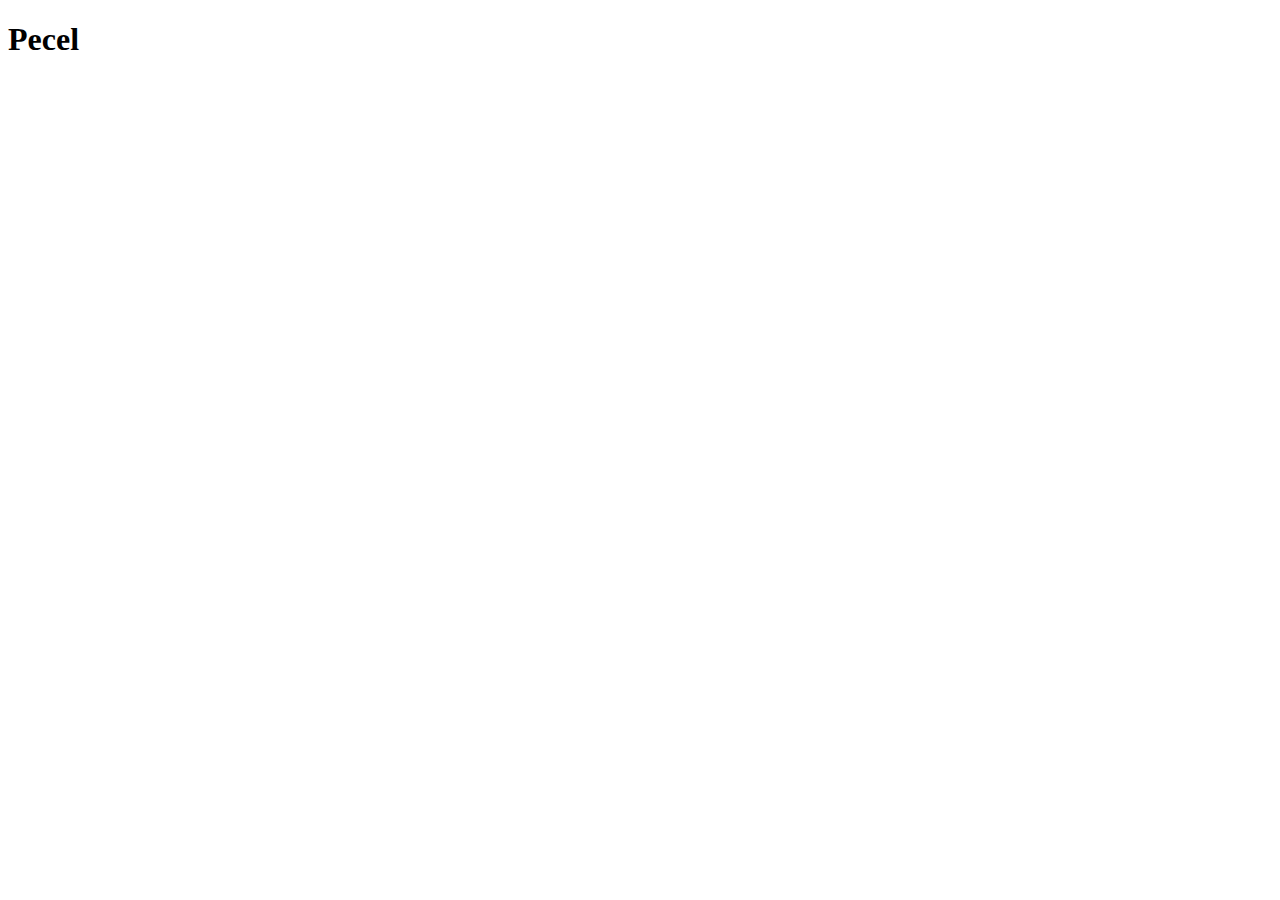
==== recipes/pecel.html @ aa3c50bf "add Heading with the recipe's name in the recipes file" ====
<!DOCTYPE html>
<html lang="en">
<head>
    <meta charset="UTF-8">
    <meta http-equiv="X-UA-Compatible" content="IE=edge">
    <meta name="viewport" content="width=device-width, initial-scale=1.0">
    <title>Pecel</title>
</head>
<body>
    <h1>Pecel</h1>
</body>
</html>
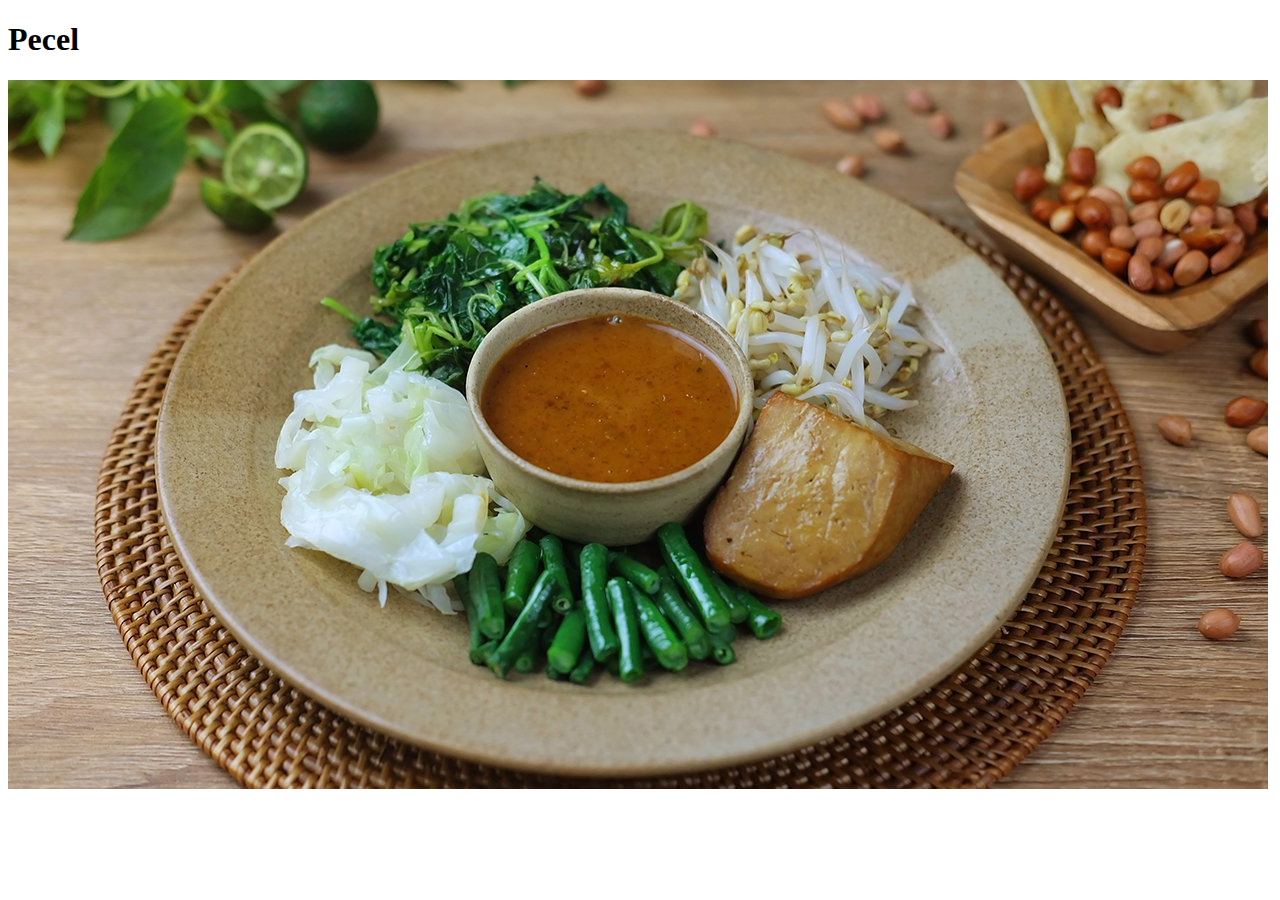
==== commit 34c3fc12: "add recipe's image" ====
--- a/recipes/pecel.html
+++ b/recipes/pecel.html
@@ -8,5 +8,6 @@
 </head>
 <body>
     <h1>Pecel</h1>
+    <img src="../images/pecel.jpg" alt="pecel">
 </body>
 </html>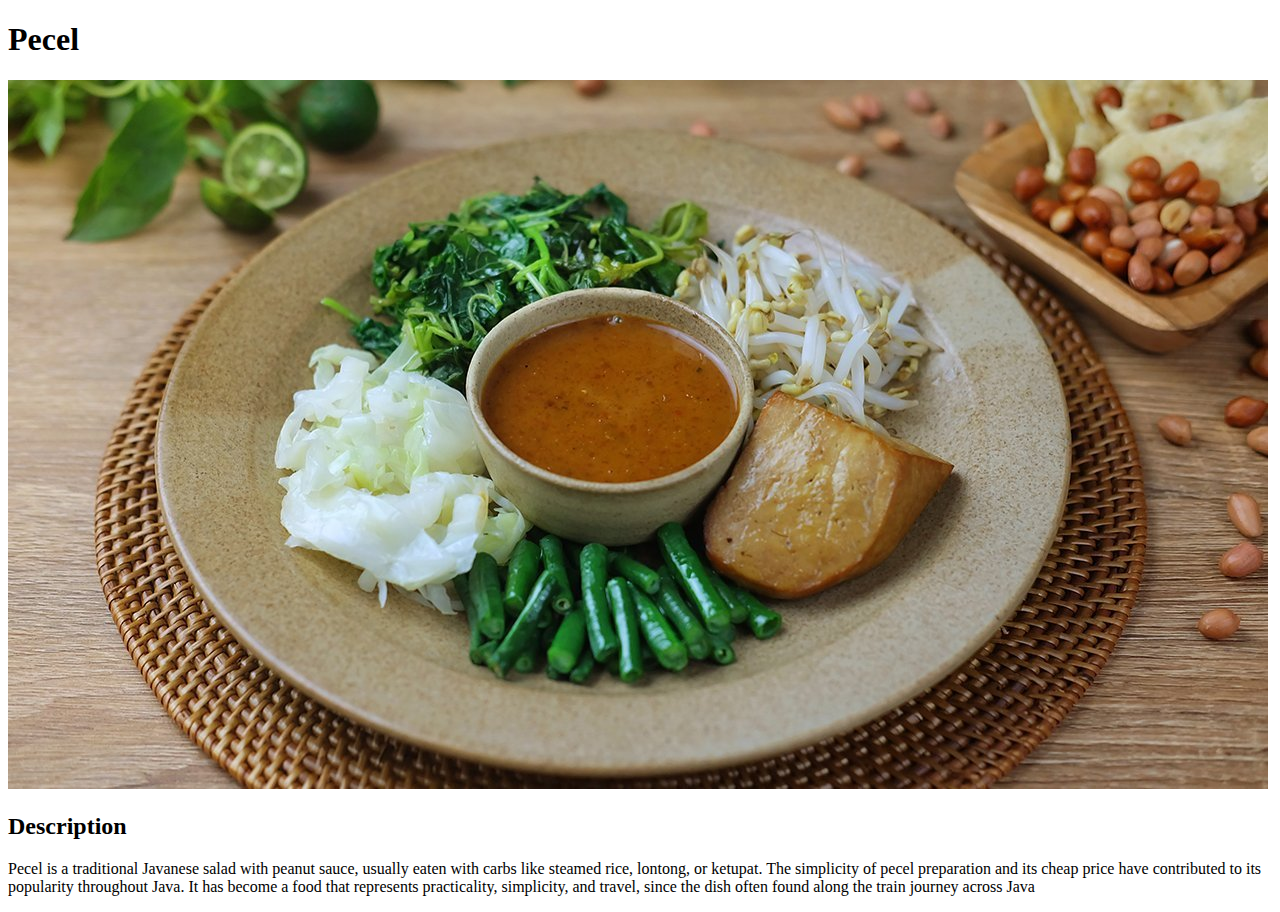
==== commit d7eddfb1: "create recipe's description" ====
--- a/recipes/pecel.html
+++ b/recipes/pecel.html
@@ -9,5 +9,11 @@
 <body>
     <h1>Pecel</h1>
     <img src="../images/pecel.jpg" alt="pecel">
+    <h2>Description</h2>
+    <p>
+        Pecel is a traditional Javanese salad with peanut sauce, usually eaten with carbs like steamed rice, lontong, or ketupat. 
+        The simplicity of pecel preparation and its cheap price have contributed to its popularity throughout Java. 
+        It has become a food that represents practicality, simplicity, and travel, since the dish often found along the train journey across Java
+    </p>
 </body>
 </html>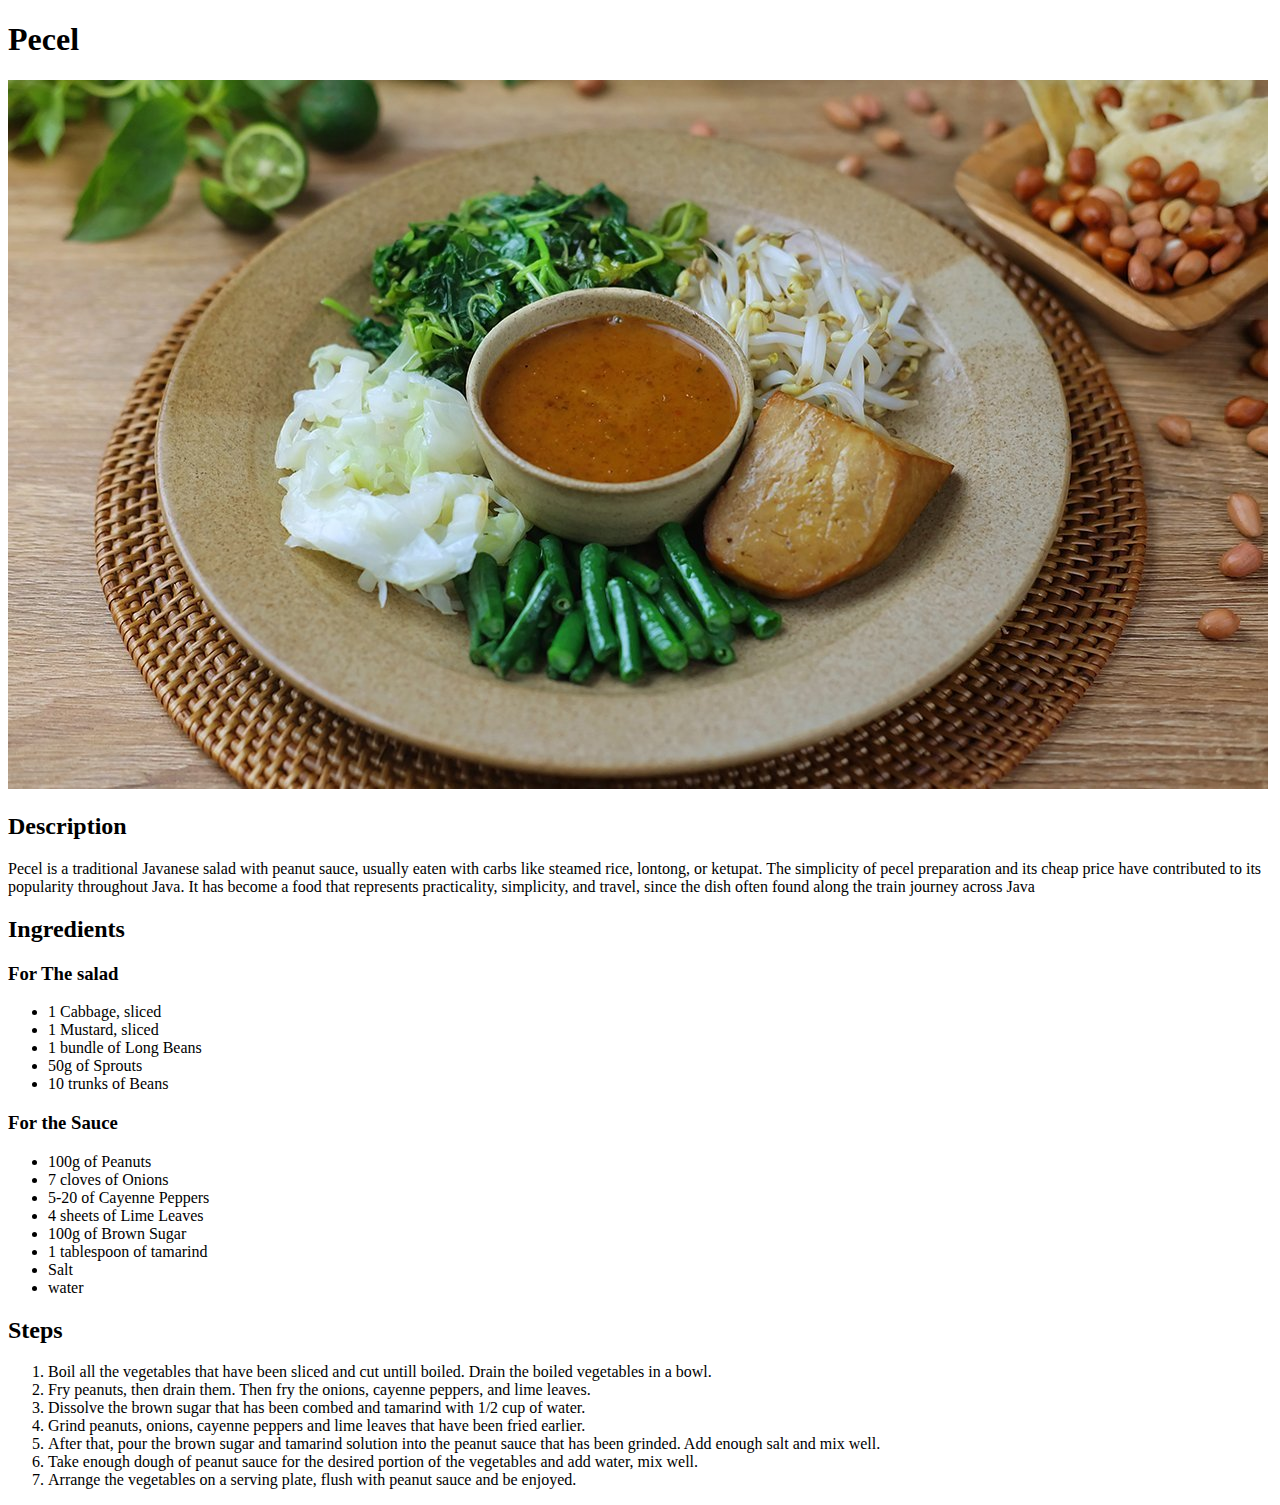
==== commit 51bf04c1: "add Ingredients and Steps to Pecel's Recipe" ====
--- a/recipes/pecel.html
+++ b/recipes/pecel.html
@@ -15,5 +15,35 @@
         The simplicity of pecel preparation and its cheap price have contributed to its popularity throughout Java. 
         It has become a food that represents practicality, simplicity, and travel, since the dish often found along the train journey across Java
     </p>
+    <h2>Ingredients</h2>
+    <h3>For The salad</h3>
+    <ul>
+        <li>1 Cabbage, sliced</li>
+        <li>1 Mustard, sliced</li>
+        <li>1 bundle of Long Beans</li>
+        <li>50g of Sprouts</li>
+        <li>10 trunks of Beans</li>
+    </ul>
+    <h3>For the Sauce</h3>
+    <ul>
+        <li>100g of Peanuts</li>
+        <li>7 cloves of Onions</li>
+        <li>5-20 of Cayenne Peppers</li>
+        <li>4 sheets of Lime Leaves</li>
+        <li>100g of Brown Sugar</li>
+        <li>1 tablespoon of tamarind</li>
+        <li>Salt</li>
+        <li>water</li>
+    </ul>
+    <h2>Steps</h2>
+    <ol>
+        <li>Boil all the vegetables that have been sliced and cut untill boiled. Drain the boiled vegetables in a bowl.</li>
+        <li>Fry peanuts, then drain them. Then fry the onions, cayenne peppers, and lime leaves.</li>
+        <li>Dissolve the brown sugar that has been combed and tamarind with 1/2 cup of water.</li>
+        <li>Grind peanuts, onions, cayenne peppers and lime leaves that have been fried earlier.</li>
+        <li>After that, pour the brown sugar and tamarind solution into the peanut sauce that has been grinded. Add enough salt and mix well.</li>
+        <li>Take enough dough of peanut sauce for the desired portion of the vegetables and add water, mix well.</li>
+        <li>Arrange the vegetables on a serving plate, flush with peanut sauce and be enjoyed.</li>
+    </ol>
 </body>
 </html>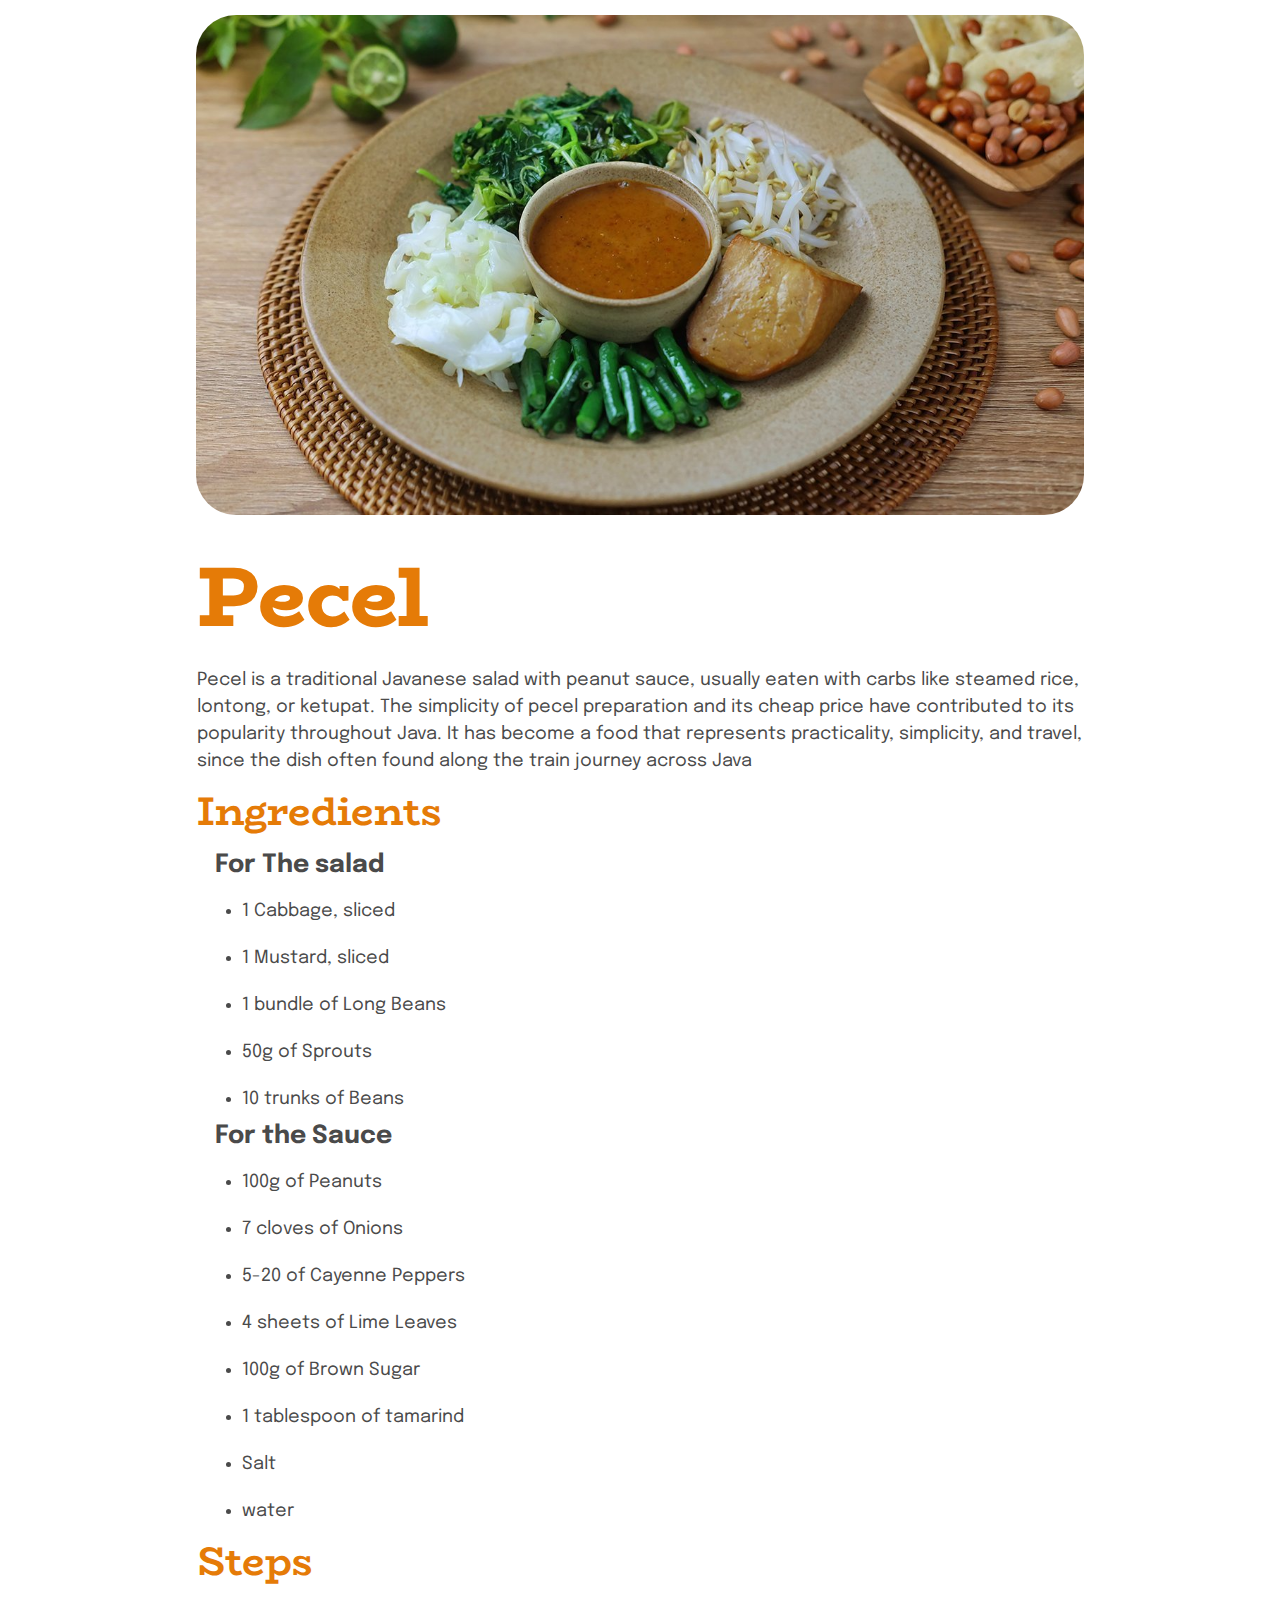
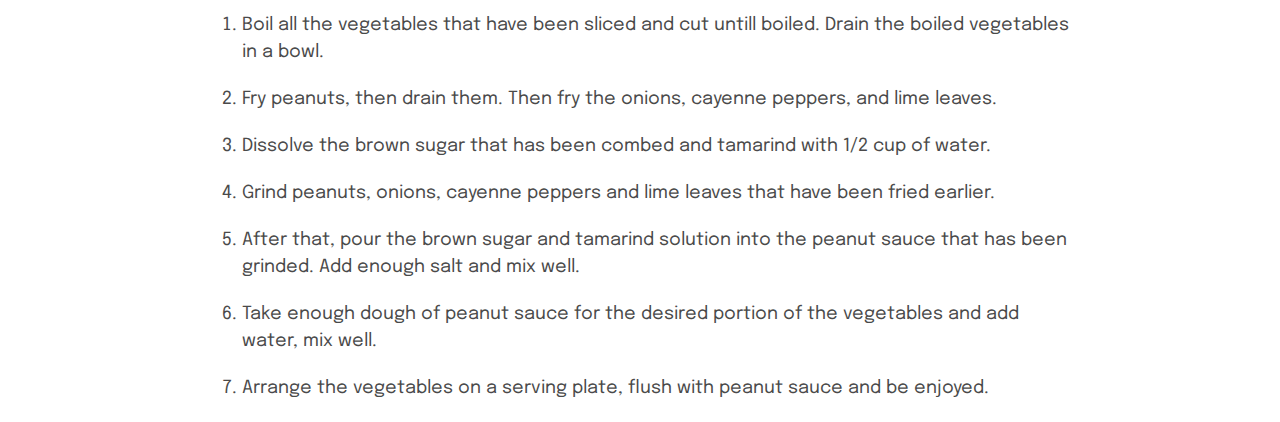
==== commit c14d5f6b: "add styles to recipe's page" ====
--- a/recipes/pecel.html
+++ b/recipes/pecel.html
@@ -5,45 +5,47 @@
     <meta http-equiv="X-UA-Compatible" content="IE=edge">
     <meta name="viewport" content="width=device-width, initial-scale=1.0">
     <title>Pecel</title>
+    <link rel="stylesheet" href="../styles/styles.css">
 </head>
 <body>
-    <h1>Pecel</h1>
     <img src="../images/pecel.jpg" alt="pecel">
-    <h2>Description</h2>
-    <p>
-        Pecel is a traditional Javanese salad with peanut sauce, usually eaten with carbs like steamed rice, lontong, or ketupat. 
-        The simplicity of pecel preparation and its cheap price have contributed to its popularity throughout Java. 
-        It has become a food that represents practicality, simplicity, and travel, since the dish often found along the train journey across Java
-    </p>
-    <h2>Ingredients</h2>
-    <h3>For The salad</h3>
-    <ul>
-        <li>1 Cabbage, sliced</li>
-        <li>1 Mustard, sliced</li>
-        <li>1 bundle of Long Beans</li>
-        <li>50g of Sprouts</li>
-        <li>10 trunks of Beans</li>
-    </ul>
-    <h3>For the Sauce</h3>
-    <ul>
-        <li>100g of Peanuts</li>
-        <li>7 cloves of Onions</li>
-        <li>5-20 of Cayenne Peppers</li>
-        <li>4 sheets of Lime Leaves</li>
-        <li>100g of Brown Sugar</li>
-        <li>1 tablespoon of tamarind</li>
-        <li>Salt</li>
-        <li>water</li>
-    </ul>
-    <h2>Steps</h2>
-    <ol>
-        <li>Boil all the vegetables that have been sliced and cut untill boiled. Drain the boiled vegetables in a bowl.</li>
-        <li>Fry peanuts, then drain them. Then fry the onions, cayenne peppers, and lime leaves.</li>
-        <li>Dissolve the brown sugar that has been combed and tamarind with 1/2 cup of water.</li>
-        <li>Grind peanuts, onions, cayenne peppers and lime leaves that have been fried earlier.</li>
-        <li>After that, pour the brown sugar and tamarind solution into the peanut sauce that has been grinded. Add enough salt and mix well.</li>
-        <li>Take enough dough of peanut sauce for the desired portion of the vegetables and add water, mix well.</li>
-        <li>Arrange the vegetables on a serving plate, flush with peanut sauce and be enjoyed.</li>
-    </ol>
+    <div class="content-wrapper">    
+        <h1>Pecel</h1>
+        <p>
+            Pecel is a traditional Javanese salad with peanut sauce, usually eaten with carbs like steamed rice, lontong, or ketupat. 
+            The simplicity of pecel preparation and its cheap price have contributed to its popularity throughout Java. 
+            It has become a food that represents practicality, simplicity, and travel, since the dish often found along the train journey across Java
+        </p>
+        <h2>Ingredients</h2>
+        <h3>For The salad</h3>
+        <ul>
+            <li>1 Cabbage, sliced</li>
+            <li>1 Mustard, sliced</li>
+            <li>1 bundle of Long Beans</li>
+            <li>50g of Sprouts</li>
+            <li>10 trunks of Beans</li>
+        </ul>
+        <h3>For the Sauce</h3>
+        <ul>
+            <li>100g of Peanuts</li>
+            <li>7 cloves of Onions</li>
+            <li>5-20 of Cayenne Peppers</li>
+            <li>4 sheets of Lime Leaves</li>
+            <li>100g of Brown Sugar</li>
+            <li>1 tablespoon of tamarind</li>
+            <li>Salt</li>
+            <li>water</li>
+        </ul>
+        <h2>Steps</h2>
+        <ol>
+            <li>Boil all the vegetables that have been sliced and cut untill boiled. Drain the boiled vegetables in a bowl.</li>
+            <li>Fry peanuts, then drain them. Then fry the onions, cayenne peppers, and lime leaves.</li>
+            <li>Dissolve the brown sugar that has been combed and tamarind with 1/2 cup of water.</li>
+            <li>Grind peanuts, onions, cayenne peppers and lime leaves that have been fried earlier.</li>
+            <li>After that, pour the brown sugar and tamarind solution into the peanut sauce that has been grinded. Add enough salt and mix well.</li>
+            <li>Take enough dough of peanut sauce for the desired portion of the vegetables and add water, mix well.</li>
+            <li>Arrange the vegetables on a serving plate, flush with peanut sauce and be enjoyed.</li>
+        </ol>
+    </div>
 </body>
 </html>--- a/styles/styles.css
+++ b/styles/styles.css
@@ -0,0 +1,56 @@
+@import url('https://fonts.googleapis.com/css2?family=BioRhyme:wght@200;300;400;700;800&family=Dancing+Script:wght@400;500;600;700&family=Epilogue:ital,wght@0,100;0,200;0,300;0,400;0,500;0,600;0,700;0,800;0,900;1,100;1,200;1,300;1,400;1,500;1,600;1,700;1,800;1,900&display=swap');
+
+
+body{
+    display: flex;
+    flex-direction: column;
+    align-items: center;
+    justify-content: center;
+}
+
+*{
+    margin: 5px;
+    font-family: Epilogue, serif;
+    color: #4A4A4A;
+    font-size: 18px;
+}
+
+img{
+    max-height: 500px;
+    border-radius: 40px;
+}
+
+.content-wrapper{
+    max-width: 70vw;
+}
+
+h1, h2{
+    font-family: BioRhyme, serif;
+    color: #E57B07;
+}
+
+h1{
+    font-weight: 800;
+    font-size: 85px;
+}
+
+h2{
+    font-size: 40px;
+    font-weight: 700;
+}
+
+h3{
+    font-size: 25px;
+    font-weight: 700;
+    text-indent: 0.5em;
+    margin: 10px;
+}
+
+p, li{
+    line-height: 1.5em;
+}
+
+
+li{
+    margin-top: 20px;
+}